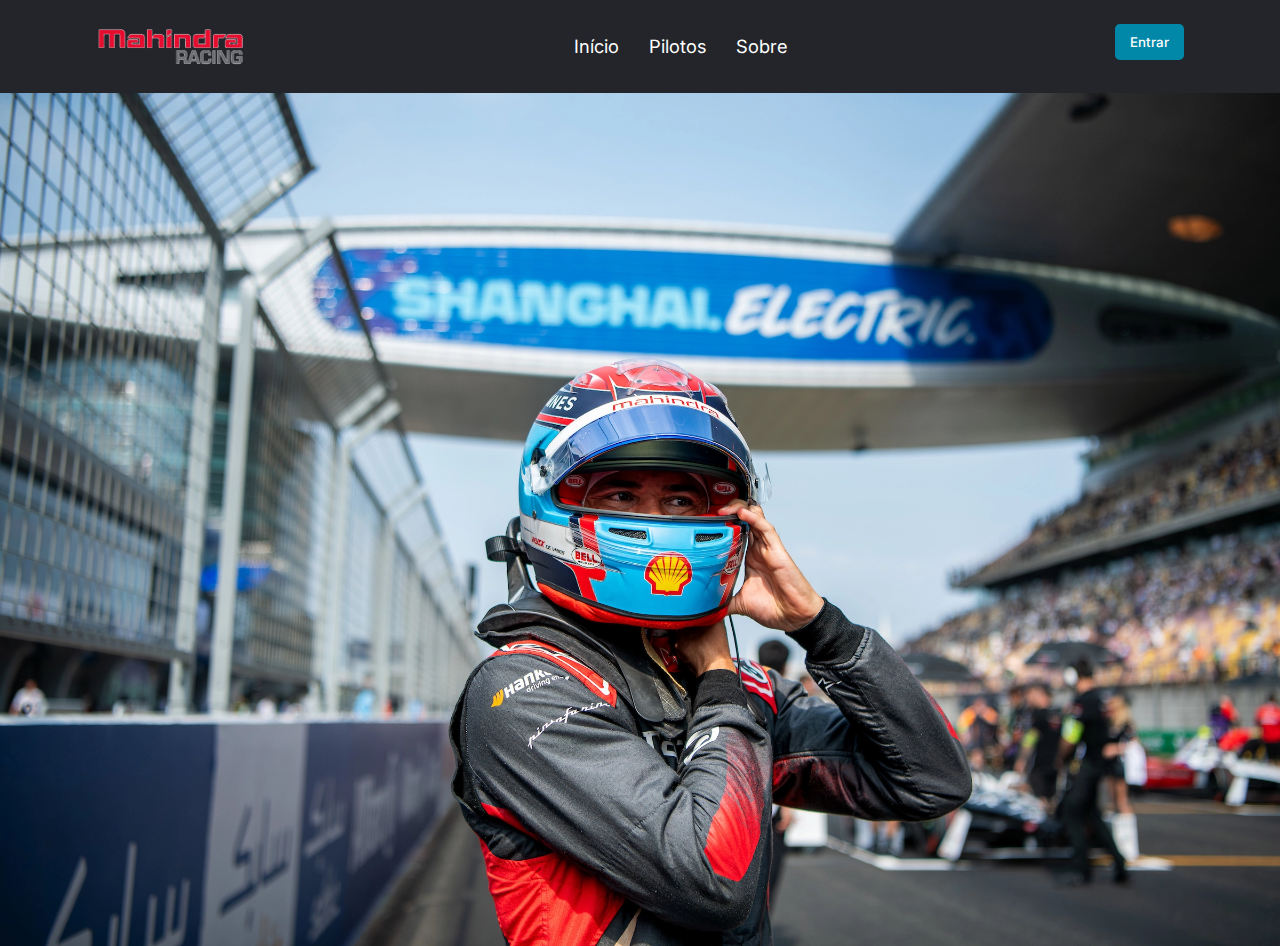
==== index.html @ 716f008e "criando um slideshow responsivo" ====
<!DOCTYPE html>
<html lang="en">
<head>
    <meta charset="UTF-8">
    <meta name="viewport" content="width=device-width, initial-scale=1.0">
    <!-- CSS EXTERNO-->
    <link rel="stylesheet" href="assets/css/style.css">
    <title>Mahindra - Challenge</title>
</head>

<body>
    <header>
        <nav class="nav-bar">
            <div class="logo">
                <img src="./assets/img/mahindra-logo.png" alt="logo-mahindra" width="150px">
            </div>

            <div class="nav-list">
                <ul>
                    <li class="nav-item"><a href="#" class="nav-link">Início</a></li>
                    <li class="nav-item"><a href="#" class="nav-link">Pilotos</a></li>
                    <li class="nav-item"><a href="#" class="nav-link">Sobre</a></li>
                </ul>
            </div>

            <div class="login-button">
                <button><a href="#">Entrar</a></button>
            </div>

            <div class="mobile-menu-icon">
                <button onclick="menuShow()"><img class="icon" src="assets/img/icons8-cardápio-50.png"></button>
            </div>
        </nav>

        <div class="mobile-menu">
            <ul>
                <li class="nav-item"><a href="#" class="nav-link">Início</a></li>
                <li class="nav-item"><a href="#" class="nav-link">Pilotos</a></li>
                <li class="nav-item"><a href="#" class="nav-link">Sobre</a></li>
            </ul>

            <div class="login-button">
                <button><a href="#">Entrar</a></button>
            </div>
        </div>
    </header>

    <tbody>

        <section id="capa-site">
            <img id="banners">
        </section>
    
    </tbody>
    
    


    <script src="assets/js/script.js"></script>
</body>
</html>
---- assets/css/style.css ----
@import url('https://fonts.googleapis.com/css2?family=Inter:wght@100..900&display=swap');

* {
    padding: 0;
    margin: 0;
    font-family: 'Inter', sans-serif;
}

header {
    background-color: #24252a;
    box-shadow: 0px 3px 10px #464646;
}

.nav-bar {
    display: flex;
    justify-content: space-between;
    padding: 1.5rem 6rem;
}

.logo {
    display: flex;
    align-items: center; 
}


.nav-list {
    display: flex;
    align-items: center;
}

.nav-list ul {
    display: flex;
    justify-content: center;
    list-style: none;
}

.nav-item {
    margin: 0 15px;
}

.nav-link {
    text-decoration: none;
    font-size: 1.15rem;
    color: #fff;
    font-weight: 400;
}

.login-button button {
    border: none;
    background-color: #0187a7;
    padding: 10px 15px;
    border-radius: 5px;
}

.login-button button a {
    text-decoration: none;
    color: #fff;
    font-weight: 500;
}

.mobile-menu-icon {
    display: none;
}

.mobile-menu {
    display: none;
}

@media screen and (max-width: 730px) {
    .nav-bar {
        padding: 1.5rem 4rem;
    }
    .nav-item {
        display: none;
    }
    .login-button {
        display: none;
    }
    .mobile-menu-icon {
        display: block;
    }
    .mobile-menu-icon button {
        background-color: transparent;
        border: none;
        cursor: pointer;
    }
    .mobile-menu ul {
        display: flex;
        flex-direction: column;
        text-align: center;
        padding-bottom: 1rem; 
    }
    .mobile-menu .nav-item {
        display: block;
        padding-top: 1.2rem;
    }
    .mobile-menu .login-button {
        display: block;
        padding: 1rem 2rem;
    }
    .mobile-menu .login-button button {
        width: 100%;
    }
    .open {
        display: block;
    }
}

#capa-site{
    display: flex;
}

#banners{
    width: 100%;
}
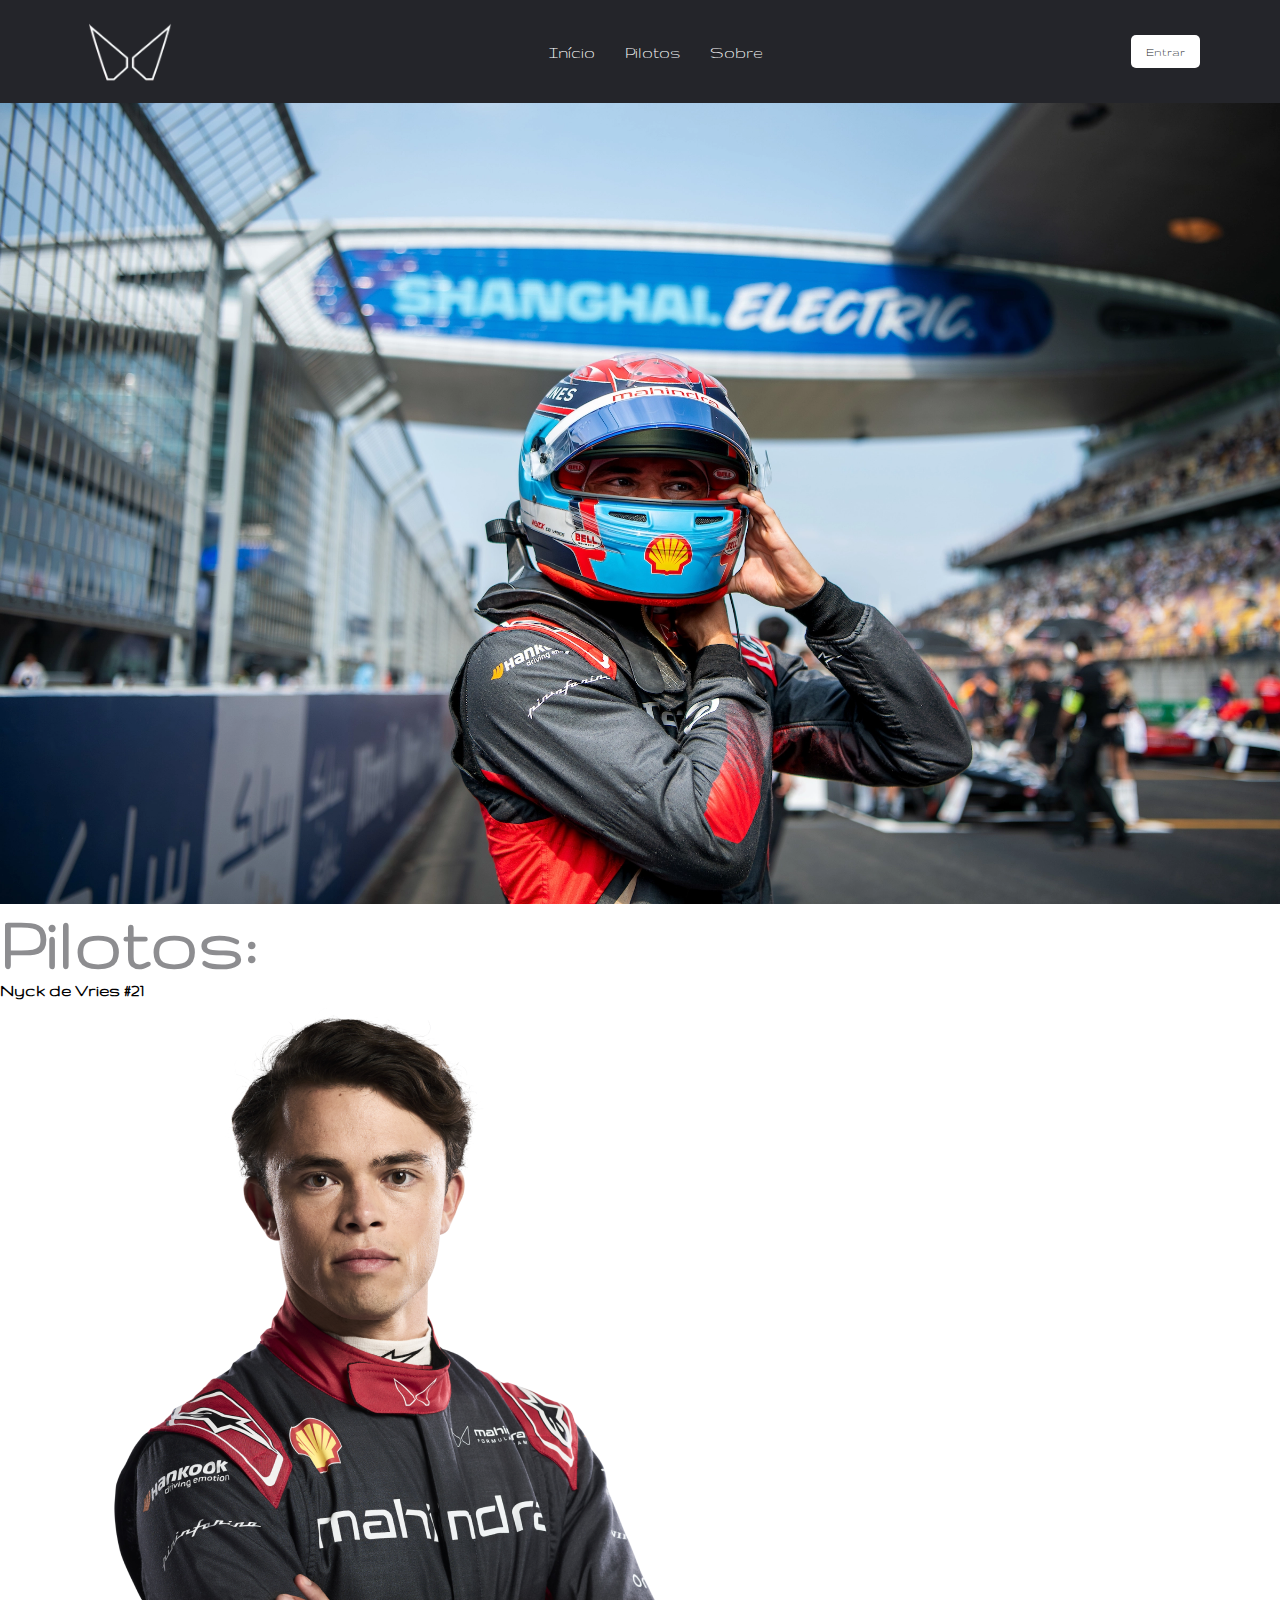
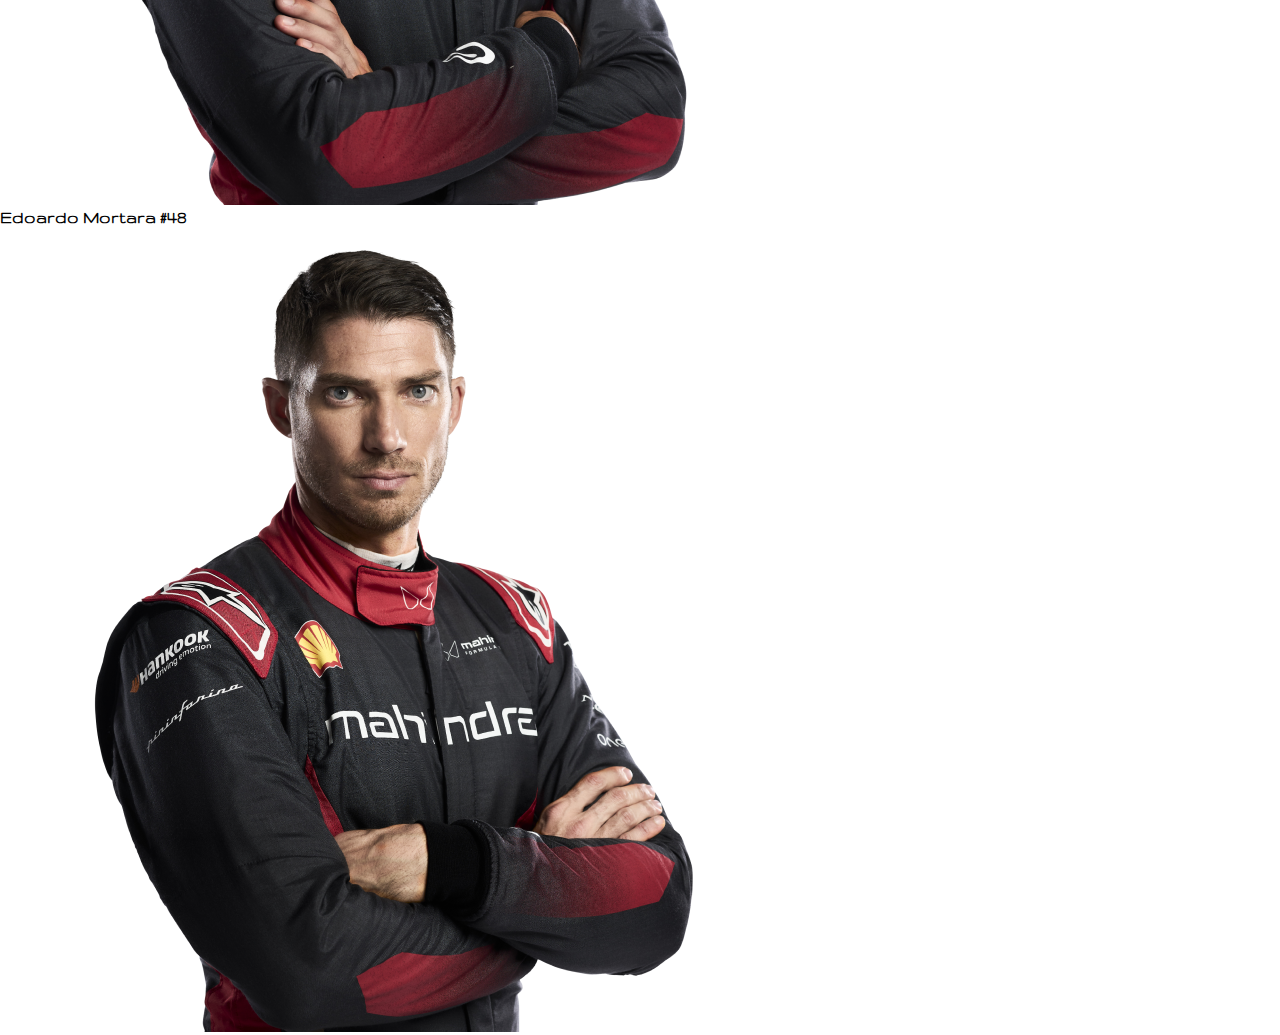
==== commit 4f2efd27: "Logo trocada, header ajustado, botão de entrar personalizado, banners arrumados, inicio personalizaç" ====
--- a/index.html
+++ b/index.html
@@ -5,14 +5,14 @@
     <meta name="viewport" content="width=device-width, initial-scale=1.0">
     <!-- CSS EXTERNO-->
     <link rel="stylesheet" href="assets/css/style.css">
-    <title>Mahindra - Challenge</title>
+    <title>Mahindra Challenge</title>
 </head>
 
 <body>
     <header>
         <nav class="nav-bar">
             <div class="logo">
-                <img src="./assets/img/mahindra-logo.png" alt="logo-mahindra" width="150px">
+                <img src="./assets/img/logominimalista-semfundo.png" alt="logo-mahindra" width="100px">
             </div>
 
             <div class="nav-list">
@@ -34,8 +34,8 @@
 
         <div class="mobile-menu">
             <ul>
-                <li class="nav-item"><a href="#" class="nav-link">Início</a></li>
-                <li class="nav-item"><a href="#" class="nav-link">Pilotos</a></li>
+                <li class="nav-item"><a href="index.html" class="nav-link">Início</a></li>
+                <li class="nav-item"><a href=".pilotos" class="nav-link">Pilotos</a></li>
                 <li class="nav-item"><a href="#" class="nav-link">Sobre</a></li>
             </ul>
 
@@ -53,7 +53,14 @@
     
     </tbody>
     
-    
+    <div class="pilotos">
+        <h2>Pilotos:</h2>
+        <h3>Nyck de Vries #21</h3>
+        <img src="/assets/img/Nick-Mahindra.png" alt="Nyck de Vries">
+
+        <h3 class="edmo">Edoardo Mortara #48</h3>
+        <img class="edmo" src="/assets/img/Edoardo-Mahindra.png" alt="Edoardo Mortara">
+    </div>
 
 
     <script src="assets/js/script.js"></script>
--- a/assets/css/style.css
+++ b/assets/css/style.css
@@ -1,20 +1,28 @@
-@import url('https://fonts.googleapis.com/css2?family=Inter:wght@100..900&display=swap');
+@import url('https://fonts.googleapis.com/css2?family=Gruppo&display=swap');
 
 * {
     padding: 0;
     margin: 0;
-    font-family: 'Inter', sans-serif;
+    font-family: "Gruppo", sans-serif;
+    font-weight: bold;
+}
+
+:root{
+    --red: #B81D1A;
+    --darkgray: #111111;
+    --lightgray: #24252a;
+    --white: #FFFFFF;
 }
 
 header {
-    background-color: #24252a;
+    background-color: var(--lightgray);
     box-shadow: 0px 3px 10px #464646;
 }
 
 .nav-bar {
     display: flex;
     justify-content: space-between;
-    padding: 1.5rem 6rem;
+    padding: 0.1rem 5rem;
 }
 
 .logo {
@@ -45,17 +53,31 @@
     font-weight: 400;
 }
 
+.login-button{
+    display: flex;
+    justify-content: center;
+    align-items: center;
+}
+
+.login-button button:hover{
+    background: var(--red);
+}
+
 .login-button button {
     border: none;
-    background-color: #0187a7;
+    background: var(--white);
     padding: 10px 15px;
     border-radius: 5px;
 }
 
 .login-button button a {
     text-decoration: none;
-    color: #fff;
+    color: var(--lightgray);
     font-weight: 500;
+}
+
+.login-button button a:hover{
+    color: var(--white);
 }
 
 .mobile-menu-icon {
@@ -64,6 +86,16 @@
 
 .mobile-menu {
     display: none;
+}
+
+#banners{
+    width: 100%;
+    height: 89vh;
+}
+
+.pilotos h2{
+    color: #24252a85;
+    font-size: 5rem;
 }
 
 @media screen and (max-width: 730px) {
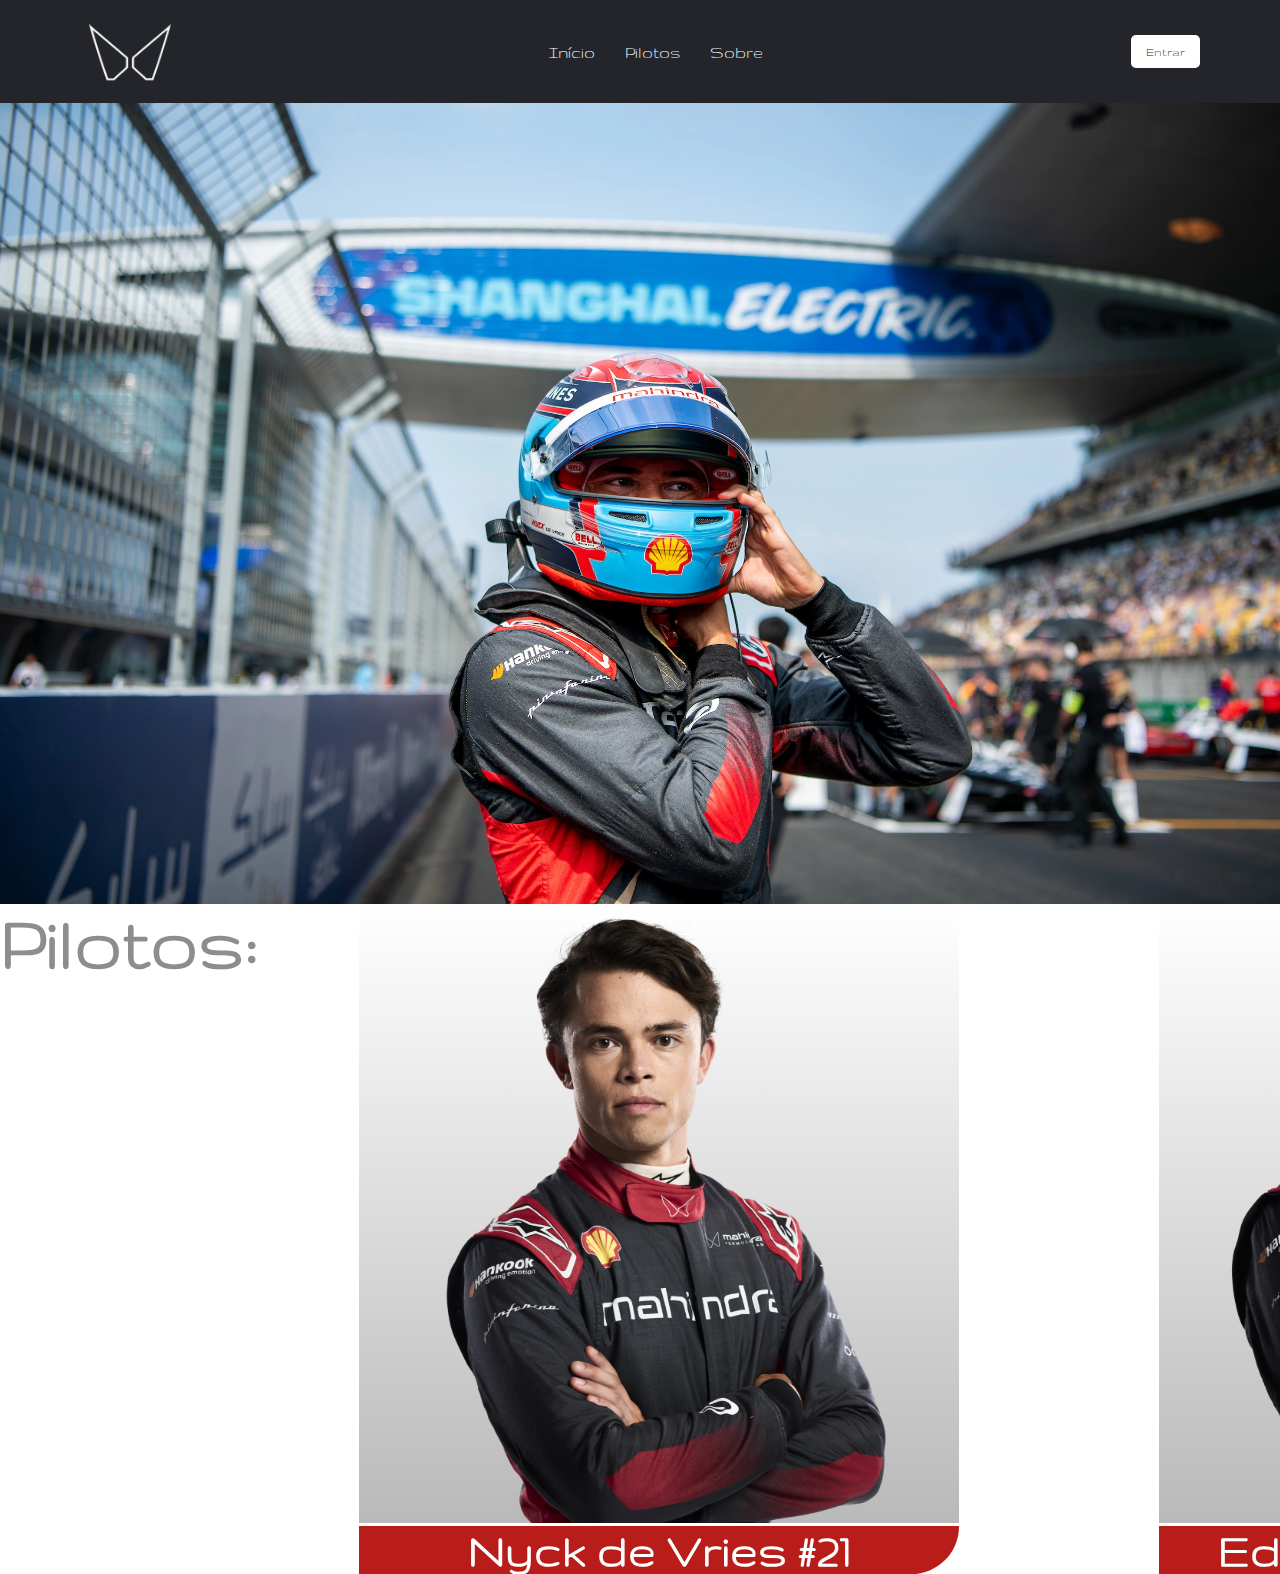
==== commit 40dd675d: "Feito a categoria Pilotos" ====
--- a/index.html
+++ b/index.html
@@ -35,7 +35,7 @@
         <div class="mobile-menu">
             <ul>
                 <li class="nav-item"><a href="index.html" class="nav-link">Início</a></li>
-                <li class="nav-item"><a href=".pilotos" class="nav-link">Pilotos</a></li>
+                <li class="nav-item"><a href="#pilotos" class="nav-link">Pilotos</a></li>
                 <li class="nav-item"><a href="#" class="nav-link">Sobre</a></li>
             </ul>
 
@@ -53,13 +53,19 @@
     
     </tbody>
     
-    <div class="pilotos">
+    <div id="pilotos">
         <h2>Pilotos:</h2>
-        <h3>Nyck de Vries #21</h3>
-        <img src="/assets/img/Nick-Mahindra.png" alt="Nyck de Vries">
+            <div class="nidvr">
+                <img src="/assets/img/Nick-Mahindra.png" alt="Nyck de Vries">
+                <h3>Nyck de Vries #21</h3>
+            </div>
 
-        <h3 class="edmo">Edoardo Mortara #48</h3>
-        <img class="edmo" src="/assets/img/Edoardo-Mahindra.png" alt="Edoardo Mortara">
+            <br>
+
+            <div class="edmo">
+                <img src="/assets/img/Edoardo-Mahindra.png" alt="Edoardo Mortara">
+                <h3>Edoardo Mortara #48</h3>
+            </div>
     </div>
 
 
--- a/assets/css/style.css
+++ b/assets/css/style.css
@@ -93,9 +93,42 @@
     height: 89vh;
 }
 
-.pilotos h2{
+#pilotos{
+    display: flex;
+    gap: 100px;
+}
+
+#pilotos h2{
     color: #24252a85;
     font-size: 5rem;
+}
+
+.nidvr img{
+    width: 600px;
+    background: #c7c7c79f;
+    background: linear-gradient(transparent, #b9b9b9);
+}
+
+.nidvr h3{
+    font-size: 50px;
+    background: var(--red);
+    border-radius: 0px 1px 100px 0px;
+    color: var(--white);
+    text-align: center;
+}
+
+.edmo img{
+    width: 600px;
+    background: #c7c7c79f;
+    background: linear-gradient(transparent, #b9b9b9);
+}
+
+.edmo h3{
+    font-size: 50px;
+    background: var(--red);
+    border-radius: 0px 1px 100px 0px;
+    color: var(--white);
+    text-align: center;
 }
 
 @media screen and (max-width: 730px) {
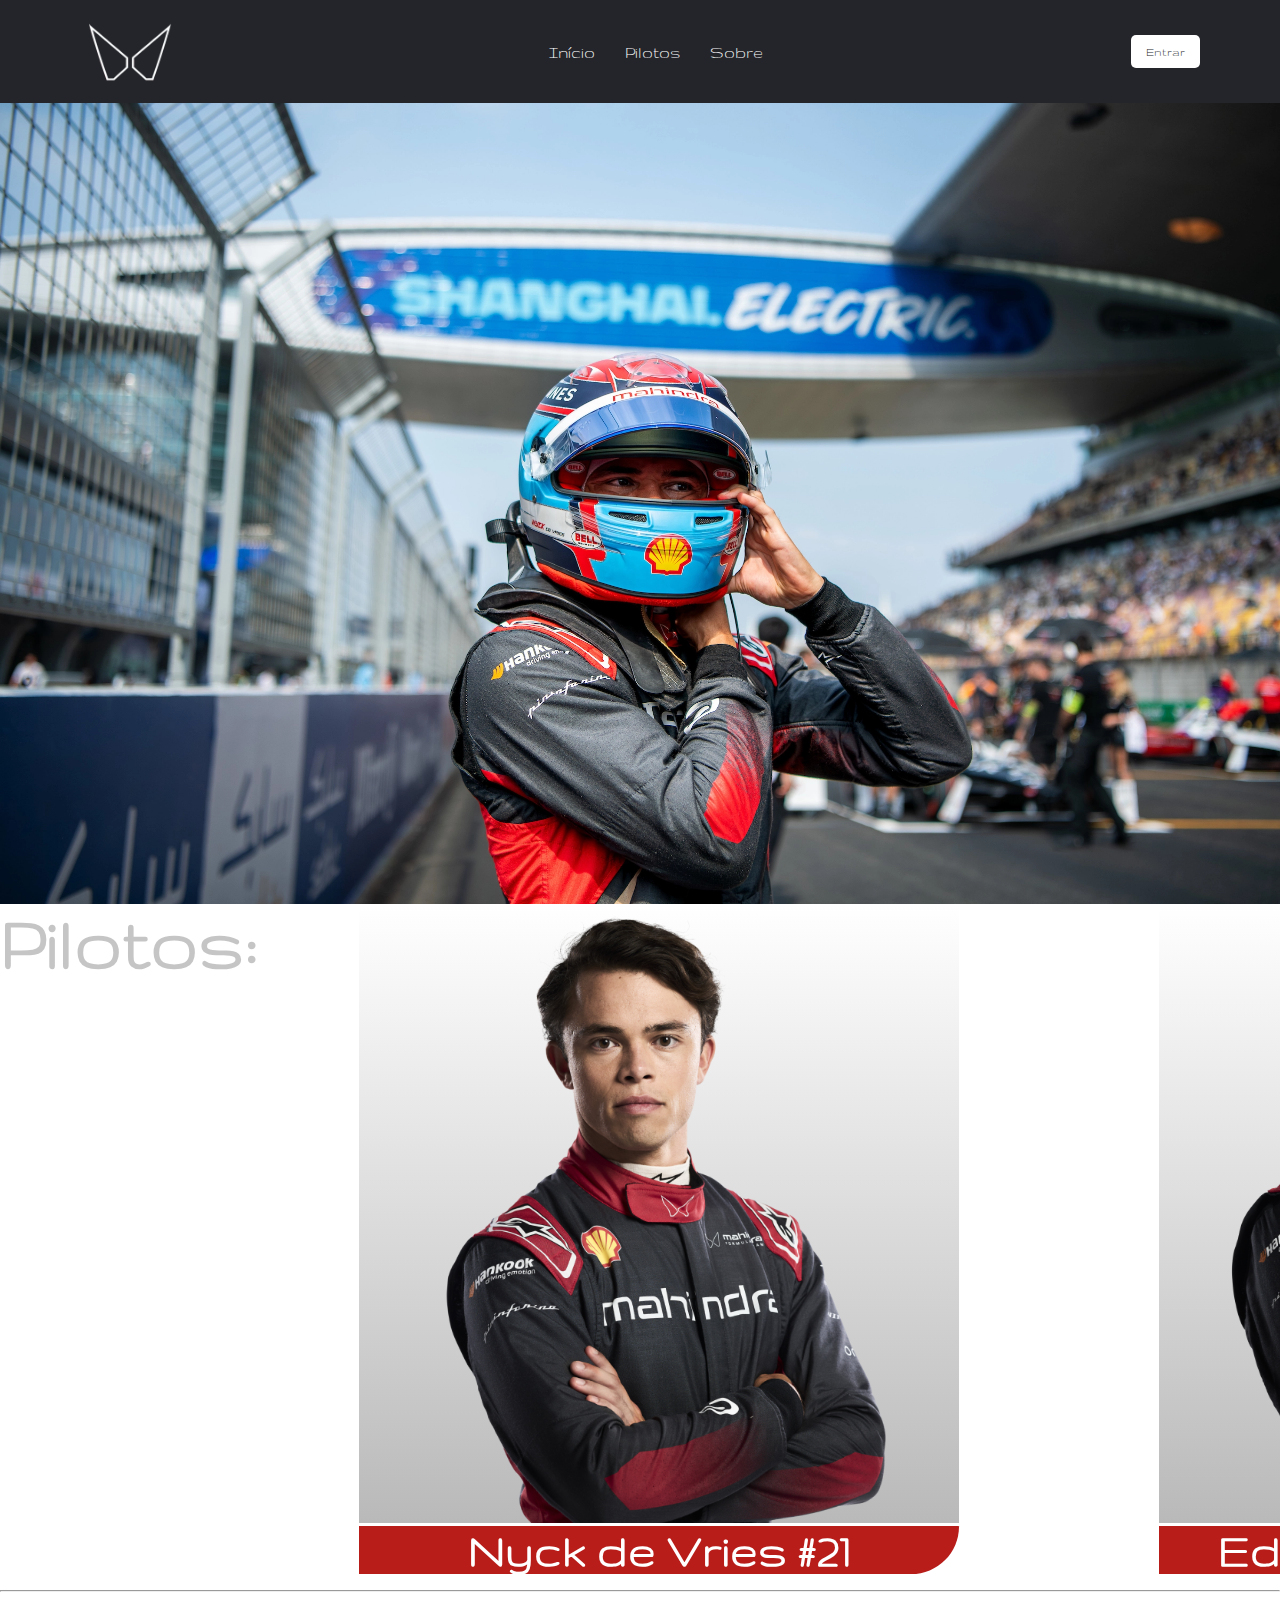
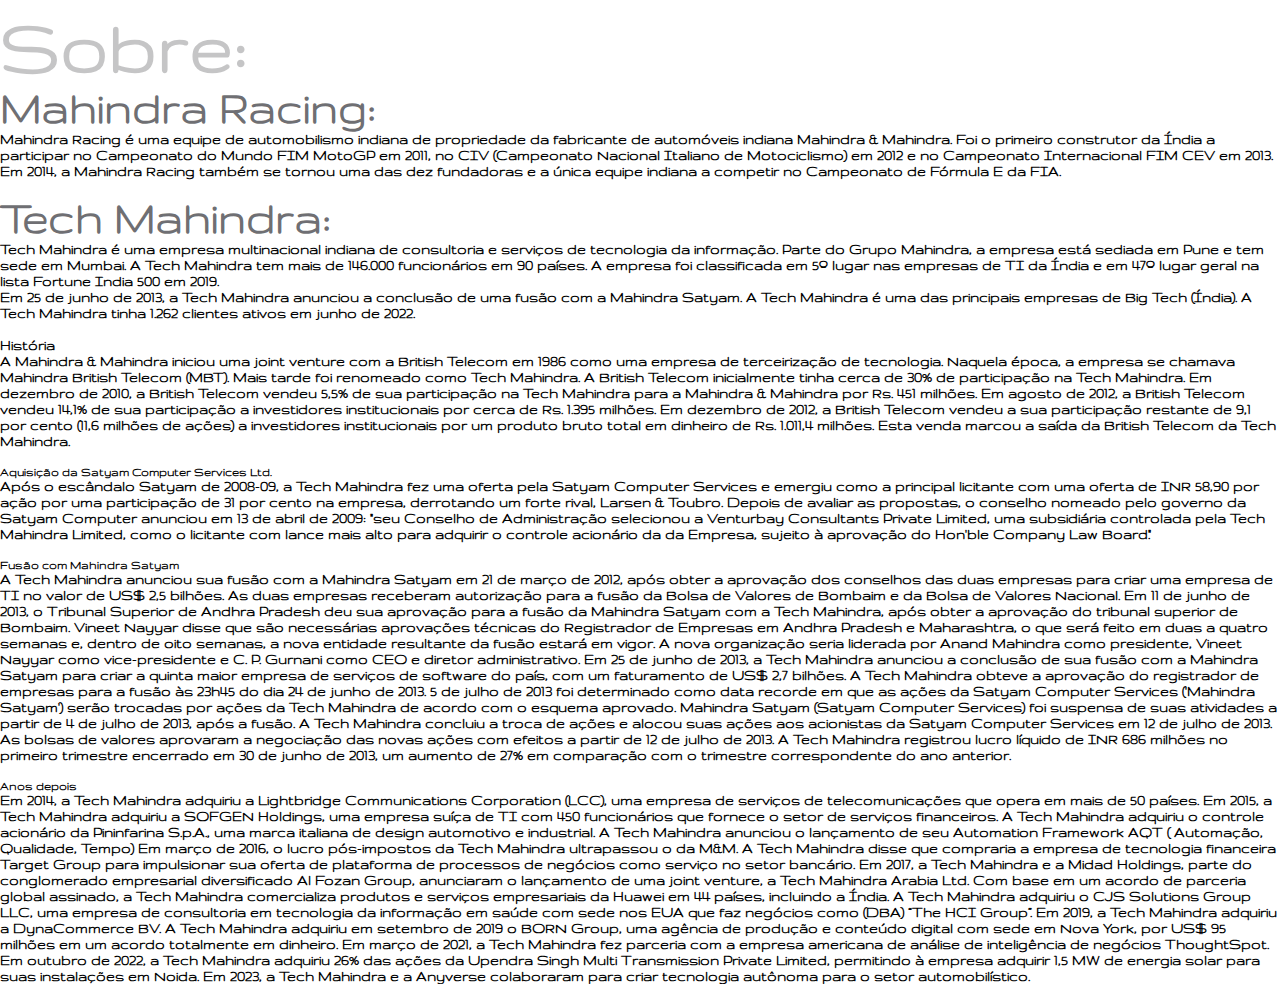
==== commit 4df6ea22: "Começando o Sobre" ====
--- a/index.html
+++ b/index.html
@@ -17,9 +17,9 @@
 
             <div class="nav-list">
                 <ul>
-                    <li class="nav-item"><a href="#" class="nav-link">Início</a></li>
-                    <li class="nav-item"><a href="#" class="nav-link">Pilotos</a></li>
-                    <li class="nav-item"><a href="#" class="nav-link">Sobre</a></li>
+                    <li class="nav-item"><a href="index.html" class="nav-link">Início</a></li>
+                    <li class="nav-item"><a href="#pilotos" class="nav-link">Pilotos</a></li>
+                    <li class="nav-item"><a href="#sobre" class="nav-link">Sobre</a></li>
                 </ul>
             </div>
 
@@ -36,7 +36,7 @@
             <ul>
                 <li class="nav-item"><a href="index.html" class="nav-link">Início</a></li>
                 <li class="nav-item"><a href="#pilotos" class="nav-link">Pilotos</a></li>
-                <li class="nav-item"><a href="#" class="nav-link">Sobre</a></li>
+                <li class="nav-item"><a href="#sobre" class="nav-link">Sobre</a></li>
             </ul>
 
             <div class="login-button">
@@ -68,6 +68,41 @@
             </div>
     </div>
 
+    <br>
+    <hr>
+    <br>
+
+    <div id="sobre">
+        <h2>Sobre:</h2>
+        <h3>Mahindra Racing:</h3>
+        <p>Mahindra Racing é uma equipe de automobilismo indiana de propriedade da fabricante de automóveis indiana Mahindra & Mahindra. Foi o primeiro construtor da Índia a participar no Campeonato do Mundo FIM MotoGP em 2011, no CIV (Campeonato Nacional Italiano de Motociclismo) em 2012 e no Campeonato Internacional FIM CEV em 2013. Em 2014, a Mahindra Racing também se tornou uma das dez fundadoras e a única equipe indiana a competir no Campeonato de Fórmula E da FIA.</p>
+
+        <br>
+
+        <h3>Tech Mahindra:</h3>
+        <p>Tech Mahindra é uma empresa multinacional indiana de consultoria e serviços de tecnologia da informação. Parte do Grupo Mahindra, a empresa está sediada em Pune e tem sede em Mumbai. A Tech Mahindra tem mais de 146.000 funcionários em 90 países. A empresa foi classificada em 5º lugar nas empresas de TI da Índia e em 47º lugar geral na lista Fortune India 500 em 2019.</p>
+        <p>Em 25 de junho de 2013, a Tech Mahindra anunciou a conclusão de uma fusão com a Mahindra Satyam. A Tech Mahindra é uma das principais empresas de Big Tech (Índia). A Tech Mahindra tinha 1.262 clientes ativos em junho de 2022.</p>
+
+        <br>
+
+        <h4>História</h4>
+        <p>A Mahindra & Mahindra iniciou uma joint venture com a British Telecom em 1986 como uma empresa de terceirização de tecnologia. Naquela época, a empresa se chamava Mahindra British Telecom (MBT). Mais tarde foi renomeado como Tech Mahindra. A British Telecom inicialmente tinha cerca de 30% de participação na Tech Mahindra. Em dezembro de 2010, a British Telecom vendeu 5,5% de sua participação na Tech Mahindra para a Mahindra & Mahindra por Rs. 451 milhões. Em agosto de 2012, a British Telecom vendeu 14,1% de sua participação a investidores institucionais por cerca de Rs. 1.395 milhões. Em dezembro de 2012, a British Telecom vendeu a sua participação restante de 9,1 por cento (11,6 milhões de ações) a investidores institucionais por um produto bruto total em dinheiro de Rs. 1.011,4 milhões. Esta venda marcou a saída da British Telecom da Tech Mahindra.</p>
+
+        <br>
+
+        <h5>Aquisição da Satyam Computer Services Ltd.</h5>
+        <p>Após o escândalo Satyam de 2008-09, a Tech Mahindra fez uma oferta pela Satyam Computer Services e emergiu como a principal licitante com uma oferta de INR 58,90 por ação por uma participação de 31 por cento na empresa, derrotando um forte rival, Larsen & Toubro. Depois de avaliar as propostas, o conselho nomeado pelo governo da Satyam Computer anunciou em 13 de abril de 2009: "seu Conselho de Administração selecionou a Venturbay Consultants Private Limited, uma subsidiária controlada pela Tech Mahindra Limited, como o licitante com lance mais alto para adquirir o controle acionário da da Empresa, sujeito à aprovação do Hon'ble Company Law Board."</p>
+
+        <br>
+
+        <h5>Fusão com Mahindra Satyam</h5>
+        <p>A Tech Mahindra anunciou sua fusão com a Mahindra Satyam em 21 de março de 2012, após obter a aprovação dos conselhos das duas empresas para criar uma empresa de TI no valor de US$ 2,5 bilhões. As duas empresas receberam autorização para a fusão da Bolsa de Valores de Bombaim e da Bolsa de Valores Nacional. Em 11 de junho de 2013, o Tribunal Superior de Andhra Pradesh deu sua aprovação para a fusão da Mahindra Satyam com a Tech Mahindra, após obter a aprovação do tribunal superior de Bombaim. Vineet Nayyar disse que são necessárias aprovações técnicas do Registrador de Empresas em Andhra Pradesh e Maharashtra, o que será feito em duas a quatro semanas e, dentro de oito semanas, a nova entidade resultante da fusão estará em vigor. A nova organização seria liderada por Anand Mahindra como presidente, Vineet Nayyar como vice-presidente e C. P. Gurnani como CEO e diretor administrativo. Em 25 de junho de 2013, a Tech Mahindra anunciou a conclusão de sua fusão com a Mahindra Satyam para criar a quinta maior empresa de serviços de software do país, com um faturamento de US$ 2,7 bilhões. A Tech Mahindra obteve a aprovação do registrador de empresas para a fusão às 23h45 do dia 24 de junho de 2013. 5 de julho de 2013 foi determinado como data recorde em que as ações da Satyam Computer Services ('Mahindra Satyam') serão trocadas por ações da Tech Mahindra de acordo com o esquema aprovado. Mahindra Satyam (Satyam Computer Services) foi suspensa de suas atividades a partir de 4 de julho de 2013, após a fusão. A Tech Mahindra concluiu a troca de ações e alocou suas ações aos acionistas da Satyam Computer Services em 12 de julho de 2013. As bolsas de valores aprovaram a negociação das novas ações com efeitos a partir de 12 de julho de 2013. A Tech Mahindra registrou lucro líquido de INR 686 milhões no primeiro trimestre encerrado em 30 de junho de 2013, um aumento de 27% em comparação com o trimestre correspondente do ano anterior.</p>
+
+        <br>
+
+        <h5>Anos depois</h5>
+        <p>Em 2014, a Tech Mahindra adquiriu a Lightbridge Communications Corporation (LCC), uma empresa de serviços de telecomunicações que opera em mais de 50 países. Em 2015, a Tech Mahindra adquiriu a SOFGEN Holdings, uma empresa suíça de TI com 450 funcionários que fornece o setor de serviços financeiros. A Tech Mahindra adquiriu o controle acionário da Pininfarina S.p.A., uma marca italiana de design automotivo e industrial. A Tech Mahindra anunciou o lançamento de seu Automation Framework AQT ( Automação, Qualidade, Tempo) Em março de 2016, o lucro pós-impostos da Tech Mahindra ultrapassou o da M&M. A Tech Mahindra disse que compraria a empresa de tecnologia financeira Target Group para impulsionar sua oferta de plataforma de processos de negócios como serviço no setor bancário. Em 2017, a Tech Mahindra e a Midad Holdings, parte do conglomerado empresarial diversificado Al Fozan Group, anunciaram o lançamento de uma joint venture, a Tech Mahindra Arabia Ltd. Com base em um acordo de parceria global assinado, a Tech Mahindra comercializa produtos e serviços empresariais da Huawei em 44 países, incluindo a Índia. A Tech Mahindra adquiriu o CJS Solutions Group LLC, uma empresa de consultoria em tecnologia da informação em saúde com sede nos EUA que faz negócios como (DBA) “The HCI Group”. Em 2019, a Tech Mahindra adquiriu a DynaCommerce BV. A Tech Mahindra adquiriu em setembro de 2019 o BORN Group, uma agência de produção e conteúdo digital com sede em Nova York, por US$ 95 milhões em um acordo totalmente em dinheiro. Em março de 2021, a Tech Mahindra fez parceria com a empresa americana de análise de inteligência de negócios ThoughtSpot. Em outubro de 2022, a Tech Mahindra adquiriu 26% das ações da Upendra Singh Multi Transmission Private Limited, permitindo à empresa adquirir 1,5 MW de energia solar para suas instalações em Noida. Em 2023, a Tech Mahindra e a Anyverse colaboraram para criar tecnologia autônoma para o setor automobilístico.</p>
+    </div>
 
     <script src="assets/js/script.js"></script>
 </body>
--- a/assets/css/style.css
+++ b/assets/css/style.css
@@ -12,6 +12,17 @@
     --darkgray: #111111;
     --lightgray: #24252a;
     --white: #FFFFFF;
+}
+
+::-webkit-scrollbar{
+    width: 11px;
+    background: var(--lightgray);
+}
+
+::-webkit-scrollbar-thumb{
+    width: 100%;
+    background: var(--red);
+    border-radius: 5px;
 }
 
 header {
@@ -98,9 +109,14 @@
     gap: 100px;
 }
 
-#pilotos h2{
-    color: #24252a85;
+h2{
+    color: #24252a44;
     font-size: 5rem;
+}
+
+h3{
+    color: #24252aa9;
+    font-size: 3rem;
 }
 
 .nidvr img{
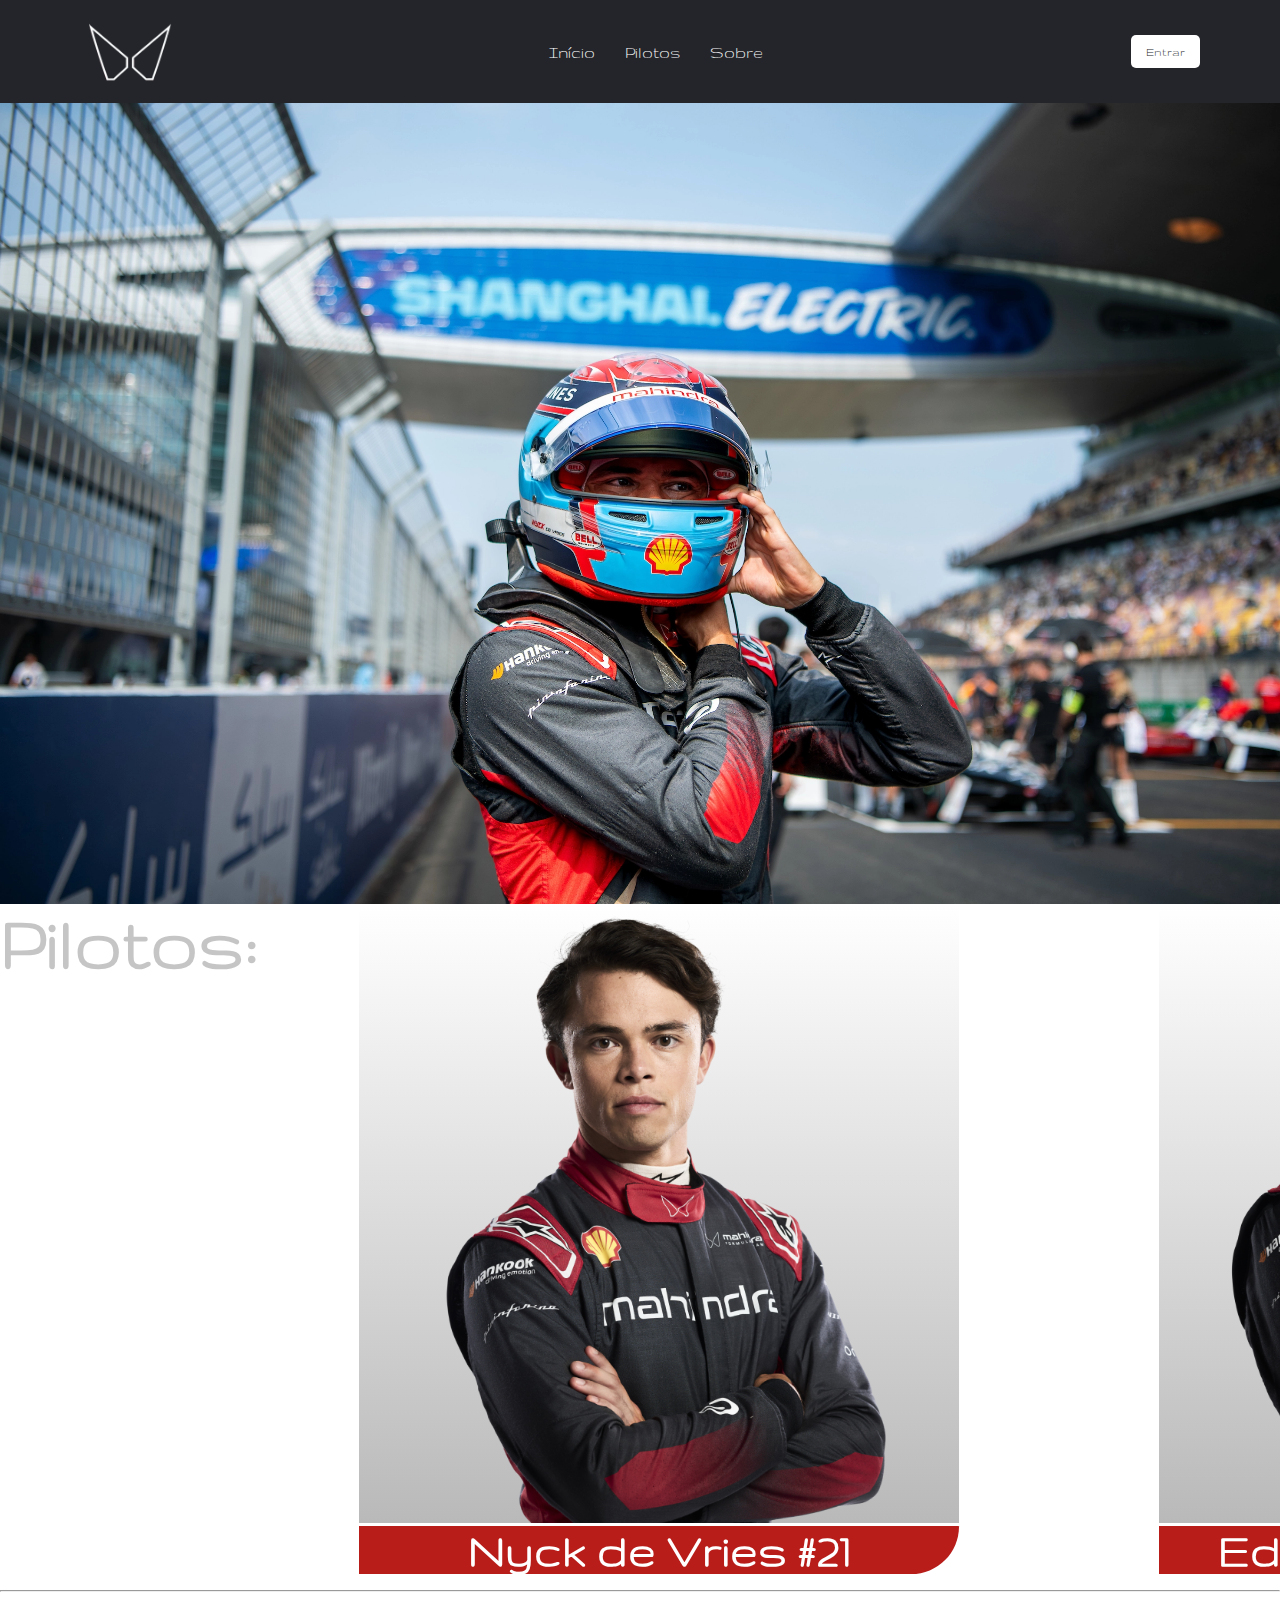
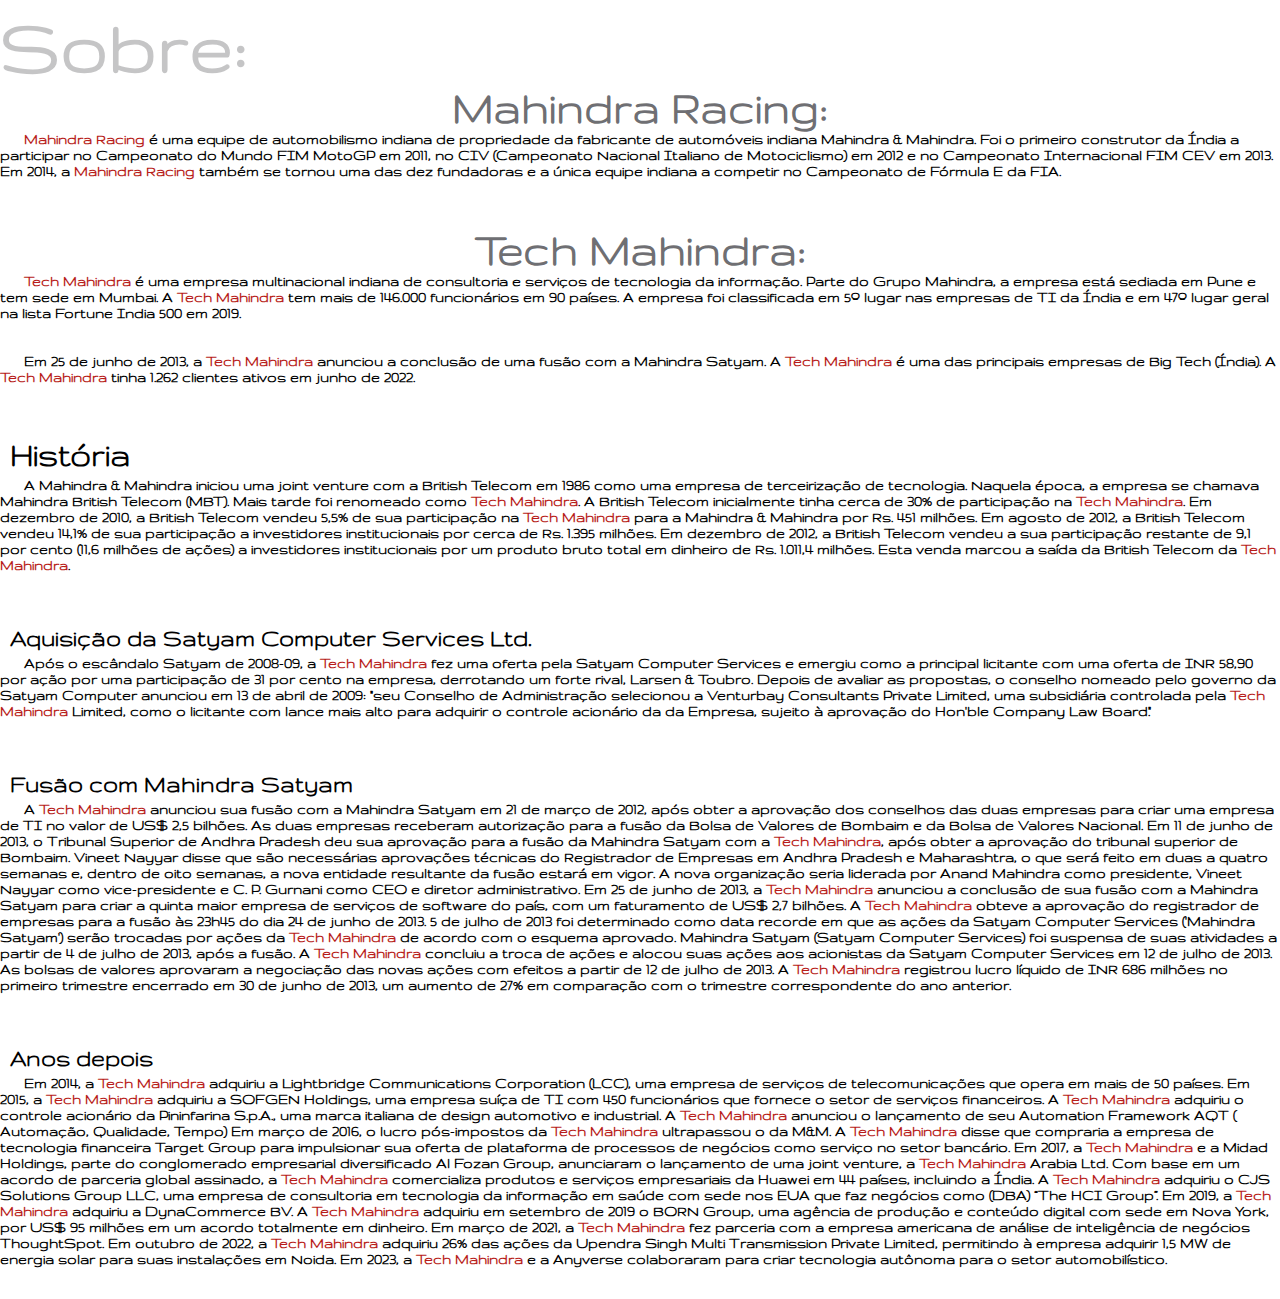
==== commit 1d1bded4: "Sobre concluido" ====
--- a/index.html
+++ b/index.html
@@ -75,33 +75,33 @@
     <div id="sobre">
         <h2>Sobre:</h2>
         <h3>Mahindra Racing:</h3>
-        <p>Mahindra Racing é uma equipe de automobilismo indiana de propriedade da fabricante de automóveis indiana Mahindra & Mahindra. Foi o primeiro construtor da Índia a participar no Campeonato do Mundo FIM MotoGP em 2011, no CIV (Campeonato Nacional Italiano de Motociclismo) em 2012 e no Campeonato Internacional FIM CEV em 2013. Em 2014, a Mahindra Racing também se tornou uma das dez fundadoras e a única equipe indiana a competir no Campeonato de Fórmula E da FIA.</p>
+        <p><span>Mahindra Racing</span> é uma equipe de automobilismo indiana de propriedade da fabricante de automóveis indiana Mahindra & Mahindra. Foi o primeiro construtor da Índia a participar no Campeonato do Mundo FIM MotoGP em 2011, no CIV (Campeonato Nacional Italiano de Motociclismo) em 2012 e no Campeonato Internacional FIM CEV em 2013. Em 2014, a <span>Mahindra Racing</span> também se tornou uma das dez fundadoras e a única equipe indiana a competir no Campeonato de Fórmula E da FIA.</p>
 
         <br>
 
         <h3>Tech Mahindra:</h3>
-        <p>Tech Mahindra é uma empresa multinacional indiana de consultoria e serviços de tecnologia da informação. Parte do Grupo Mahindra, a empresa está sediada em Pune e tem sede em Mumbai. A Tech Mahindra tem mais de 146.000 funcionários em 90 países. A empresa foi classificada em 5º lugar nas empresas de TI da Índia e em 47º lugar geral na lista Fortune India 500 em 2019.</p>
-        <p>Em 25 de junho de 2013, a Tech Mahindra anunciou a conclusão de uma fusão com a Mahindra Satyam. A Tech Mahindra é uma das principais empresas de Big Tech (Índia). A Tech Mahindra tinha 1.262 clientes ativos em junho de 2022.</p>
+        <p><span>Tech Mahindra</span> é uma empresa multinacional indiana de consultoria e serviços de tecnologia da informação. Parte do Grupo Mahindra, a empresa está sediada em Pune e tem sede em Mumbai. A <span>Tech Mahindra</span> tem mais de 146.000 funcionários em 90 países. A empresa foi classificada em 5º lugar nas empresas de TI da Índia e em 47º lugar geral na lista Fortune India 500 em 2019.</p>
+        <p>Em 25 de junho de 2013, a <span>Tech Mahindra</span> anunciou a conclusão de uma fusão com a Mahindra Satyam. A <span>Tech Mahindra</span> é uma das principais empresas de Big Tech (Índia). A <span>Tech Mahindra</span> tinha 1.262 clientes ativos em junho de 2022.</p>
 
         <br>
 
         <h4>História</h4>
-        <p>A Mahindra & Mahindra iniciou uma joint venture com a British Telecom em 1986 como uma empresa de terceirização de tecnologia. Naquela época, a empresa se chamava Mahindra British Telecom (MBT). Mais tarde foi renomeado como Tech Mahindra. A British Telecom inicialmente tinha cerca de 30% de participação na Tech Mahindra. Em dezembro de 2010, a British Telecom vendeu 5,5% de sua participação na Tech Mahindra para a Mahindra & Mahindra por Rs. 451 milhões. Em agosto de 2012, a British Telecom vendeu 14,1% de sua participação a investidores institucionais por cerca de Rs. 1.395 milhões. Em dezembro de 2012, a British Telecom vendeu a sua participação restante de 9,1 por cento (11,6 milhões de ações) a investidores institucionais por um produto bruto total em dinheiro de Rs. 1.011,4 milhões. Esta venda marcou a saída da British Telecom da Tech Mahindra.</p>
+        <p>A Mahindra & Mahindra iniciou uma joint venture com a British Telecom em 1986 como uma empresa de terceirização de tecnologia. Naquela época, a empresa se chamava Mahindra British Telecom (MBT). Mais tarde foi renomeado como <span>Tech Mahindra</span>. A British Telecom inicialmente tinha cerca de 30% de participação na <span>Tech Mahindra</span>. Em dezembro de 2010, a British Telecom vendeu 5,5% de sua participação na <span>Tech Mahindra</span> para a Mahindra & Mahindra por Rs. 451 milhões. Em agosto de 2012, a British Telecom vendeu 14,1% de sua participação a investidores institucionais por cerca de Rs. 1.395 milhões. Em dezembro de 2012, a British Telecom vendeu a sua participação restante de 9,1 por cento (11,6 milhões de ações) a investidores institucionais por um produto bruto total em dinheiro de Rs. 1.011,4 milhões. Esta venda marcou a saída da British Telecom da <span>Tech Mahindra</span>.</p>
 
         <br>
 
         <h5>Aquisição da Satyam Computer Services Ltd.</h5>
-        <p>Após o escândalo Satyam de 2008-09, a Tech Mahindra fez uma oferta pela Satyam Computer Services e emergiu como a principal licitante com uma oferta de INR 58,90 por ação por uma participação de 31 por cento na empresa, derrotando um forte rival, Larsen & Toubro. Depois de avaliar as propostas, o conselho nomeado pelo governo da Satyam Computer anunciou em 13 de abril de 2009: "seu Conselho de Administração selecionou a Venturbay Consultants Private Limited, uma subsidiária controlada pela Tech Mahindra Limited, como o licitante com lance mais alto para adquirir o controle acionário da da Empresa, sujeito à aprovação do Hon'ble Company Law Board."</p>
+        <p>Após o escândalo Satyam de 2008-09, a <span>Tech Mahindra</span> fez uma oferta pela Satyam Computer Services e emergiu como a principal licitante com uma oferta de INR 58,90 por ação por uma participação de 31 por cento na empresa, derrotando um forte rival, Larsen & Toubro. Depois de avaliar as propostas, o conselho nomeado pelo governo da Satyam Computer anunciou em 13 de abril de 2009: "seu Conselho de Administração selecionou a Venturbay Consultants Private Limited, uma subsidiária controlada pela <span>Tech Mahindra</span> Limited, como o licitante com lance mais alto para adquirir o controle acionário da da Empresa, sujeito à aprovação do Hon'ble Company Law Board."</p>
 
         <br>
 
         <h5>Fusão com Mahindra Satyam</h5>
-        <p>A Tech Mahindra anunciou sua fusão com a Mahindra Satyam em 21 de março de 2012, após obter a aprovação dos conselhos das duas empresas para criar uma empresa de TI no valor de US$ 2,5 bilhões. As duas empresas receberam autorização para a fusão da Bolsa de Valores de Bombaim e da Bolsa de Valores Nacional. Em 11 de junho de 2013, o Tribunal Superior de Andhra Pradesh deu sua aprovação para a fusão da Mahindra Satyam com a Tech Mahindra, após obter a aprovação do tribunal superior de Bombaim. Vineet Nayyar disse que são necessárias aprovações técnicas do Registrador de Empresas em Andhra Pradesh e Maharashtra, o que será feito em duas a quatro semanas e, dentro de oito semanas, a nova entidade resultante da fusão estará em vigor. A nova organização seria liderada por Anand Mahindra como presidente, Vineet Nayyar como vice-presidente e C. P. Gurnani como CEO e diretor administrativo. Em 25 de junho de 2013, a Tech Mahindra anunciou a conclusão de sua fusão com a Mahindra Satyam para criar a quinta maior empresa de serviços de software do país, com um faturamento de US$ 2,7 bilhões. A Tech Mahindra obteve a aprovação do registrador de empresas para a fusão às 23h45 do dia 24 de junho de 2013. 5 de julho de 2013 foi determinado como data recorde em que as ações da Satyam Computer Services ('Mahindra Satyam') serão trocadas por ações da Tech Mahindra de acordo com o esquema aprovado. Mahindra Satyam (Satyam Computer Services) foi suspensa de suas atividades a partir de 4 de julho de 2013, após a fusão. A Tech Mahindra concluiu a troca de ações e alocou suas ações aos acionistas da Satyam Computer Services em 12 de julho de 2013. As bolsas de valores aprovaram a negociação das novas ações com efeitos a partir de 12 de julho de 2013. A Tech Mahindra registrou lucro líquido de INR 686 milhões no primeiro trimestre encerrado em 30 de junho de 2013, um aumento de 27% em comparação com o trimestre correspondente do ano anterior.</p>
+        <p>A <span>Tech Mahindra</span> anunciou sua fusão com a Mahindra Satyam em 21 de março de 2012, após obter a aprovação dos conselhos das duas empresas para criar uma empresa de TI no valor de US$ 2,5 bilhões. As duas empresas receberam autorização para a fusão da Bolsa de Valores de Bombaim e da Bolsa de Valores Nacional. Em 11 de junho de 2013, o Tribunal Superior de Andhra Pradesh deu sua aprovação para a fusão da Mahindra Satyam com a <span>Tech Mahindra</span>, após obter a aprovação do tribunal superior de Bombaim. Vineet Nayyar disse que são necessárias aprovações técnicas do Registrador de Empresas em Andhra Pradesh e Maharashtra, o que será feito em duas a quatro semanas e, dentro de oito semanas, a nova entidade resultante da fusão estará em vigor. A nova organização seria liderada por Anand Mahindra como presidente, Vineet Nayyar como vice-presidente e C. P. Gurnani como CEO e diretor administrativo. Em 25 de junho de 2013, a <span>Tech Mahindra</span> anunciou a conclusão de sua fusão com a Mahindra Satyam para criar a quinta maior empresa de serviços de software do país, com um faturamento de US$ 2,7 bilhões. A <span>Tech Mahindra</span> obteve a aprovação do registrador de empresas para a fusão às 23h45 do dia 24 de junho de 2013. 5 de julho de 2013 foi determinado como data recorde em que as ações da Satyam Computer Services ('Mahindra Satyam') serão trocadas por ações da <span>Tech Mahindra</span> de acordo com o esquema aprovado. Mahindra Satyam (Satyam Computer Services) foi suspensa de suas atividades a partir de 4 de julho de 2013, após a fusão. A <span>Tech Mahindra</span> concluiu a troca de ações e alocou suas ações aos acionistas da Satyam Computer Services em 12 de julho de 2013. As bolsas de valores aprovaram a negociação das novas ações com efeitos a partir de 12 de julho de 2013. A <span>Tech Mahindra</span> registrou lucro líquido de INR 686 milhões no primeiro trimestre encerrado em 30 de junho de 2013, um aumento de 27% em comparação com o trimestre correspondente do ano anterior.</p>
 
         <br>
 
         <h5>Anos depois</h5>
-        <p>Em 2014, a Tech Mahindra adquiriu a Lightbridge Communications Corporation (LCC), uma empresa de serviços de telecomunicações que opera em mais de 50 países. Em 2015, a Tech Mahindra adquiriu a SOFGEN Holdings, uma empresa suíça de TI com 450 funcionários que fornece o setor de serviços financeiros. A Tech Mahindra adquiriu o controle acionário da Pininfarina S.p.A., uma marca italiana de design automotivo e industrial. A Tech Mahindra anunciou o lançamento de seu Automation Framework AQT ( Automação, Qualidade, Tempo) Em março de 2016, o lucro pós-impostos da Tech Mahindra ultrapassou o da M&M. A Tech Mahindra disse que compraria a empresa de tecnologia financeira Target Group para impulsionar sua oferta de plataforma de processos de negócios como serviço no setor bancário. Em 2017, a Tech Mahindra e a Midad Holdings, parte do conglomerado empresarial diversificado Al Fozan Group, anunciaram o lançamento de uma joint venture, a Tech Mahindra Arabia Ltd. Com base em um acordo de parceria global assinado, a Tech Mahindra comercializa produtos e serviços empresariais da Huawei em 44 países, incluindo a Índia. A Tech Mahindra adquiriu o CJS Solutions Group LLC, uma empresa de consultoria em tecnologia da informação em saúde com sede nos EUA que faz negócios como (DBA) “The HCI Group”. Em 2019, a Tech Mahindra adquiriu a DynaCommerce BV. A Tech Mahindra adquiriu em setembro de 2019 o BORN Group, uma agência de produção e conteúdo digital com sede em Nova York, por US$ 95 milhões em um acordo totalmente em dinheiro. Em março de 2021, a Tech Mahindra fez parceria com a empresa americana de análise de inteligência de negócios ThoughtSpot. Em outubro de 2022, a Tech Mahindra adquiriu 26% das ações da Upendra Singh Multi Transmission Private Limited, permitindo à empresa adquirir 1,5 MW de energia solar para suas instalações em Noida. Em 2023, a Tech Mahindra e a Anyverse colaboraram para criar tecnologia autônoma para o setor automobilístico.</p>
+        <p>Em 2014, a <span>Tech Mahindra</span> adquiriu a Lightbridge Communications Corporation (LCC), uma empresa de serviços de telecomunicações que opera em mais de 50 países. Em 2015, a <span>Tech Mahindra</span> adquiriu a SOFGEN Holdings, uma empresa suíça de TI com 450 funcionários que fornece o setor de serviços financeiros. A <span>Tech Mahindra</span> adquiriu o controle acionário da Pininfarina S.p.A., uma marca italiana de design automotivo e industrial. A <span>Tech Mahindra</span> anunciou o lançamento de seu Automation Framework AQT ( Automação, Qualidade, Tempo) Em março de 2016, o lucro pós-impostos da <span>Tech Mahindra</span> ultrapassou o da M&M. A <span>Tech Mahindra</span> disse que compraria a empresa de tecnologia financeira Target Group para impulsionar sua oferta de plataforma de processos de negócios como serviço no setor bancário. Em 2017, a <span>Tech Mahindra</span> e a Midad Holdings, parte do conglomerado empresarial diversificado Al Fozan Group, anunciaram o lançamento de uma joint venture, a <span>Tech Mahindra</span> Arabia Ltd. Com base em um acordo de parceria global assinado, a <span>Tech Mahindra</span> comercializa produtos e serviços empresariais da Huawei em 44 países, incluindo a Índia. A <span>Tech Mahindra</span> adquiriu o CJS Solutions Group LLC, uma empresa de consultoria em tecnologia da informação em saúde com sede nos EUA que faz negócios como (DBA) “The HCI Group”. Em 2019, a <span>Tech Mahindra</span> adquiriu a DynaCommerce BV. A <span>Tech Mahindra</span> adquiriu em setembro de 2019 o BORN Group, uma agência de produção e conteúdo digital com sede em Nova York, por US$ 95 milhões em um acordo totalmente em dinheiro. Em março de 2021, a <span>Tech Mahindra</span> fez parceria com a empresa americana de análise de inteligência de negócios ThoughtSpot. Em outubro de 2022, a <span>Tech Mahindra</span> adquiriu 26% das ações da Upendra Singh Multi Transmission Private Limited, permitindo à empresa adquirir 1,5 MW de energia solar para suas instalações em Noida. Em 2023, a <span>Tech Mahindra</span> e a Anyverse colaboraram para criar tecnologia autônoma para o setor automobilístico.</p>
     </div>
 
     <script src="assets/js/script.js"></script>
--- a/assets/css/style.css
+++ b/assets/css/style.css
@@ -117,6 +117,29 @@
 h3{
     color: #24252aa9;
     font-size: 3rem;
+    text-align: center;
+}
+
+h4{
+    font-weight: bold; 
+    font-size: 35px;
+    padding: 5px 10px;
+}
+
+h5{
+    font-weight: bold; 
+    font-size: 25px;
+    padding: 5px 10px;
+}
+
+p{
+    margin-bottom: 2em;
+    text-indent: 1.5em;
+    margin-top: 0;
+}
+
+span{
+    color: var(--red);
 }
 
 .nidvr img{
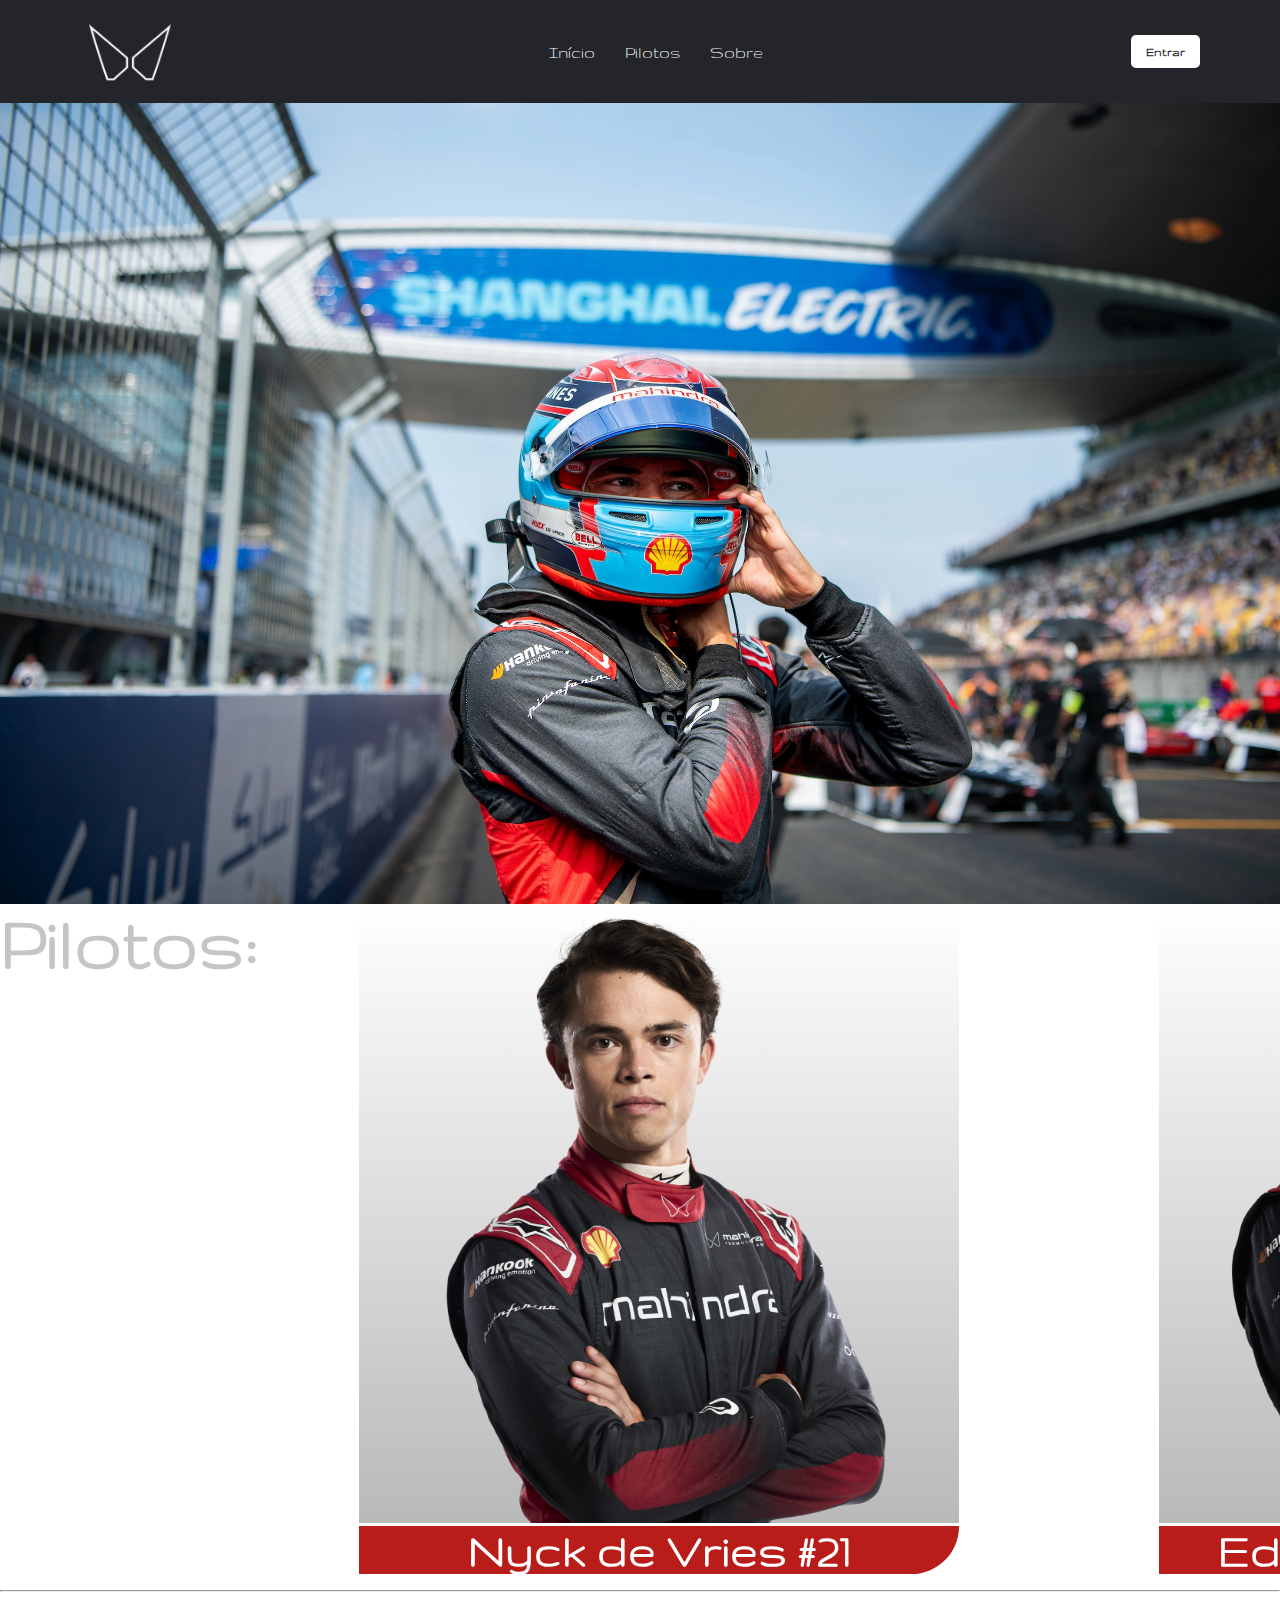
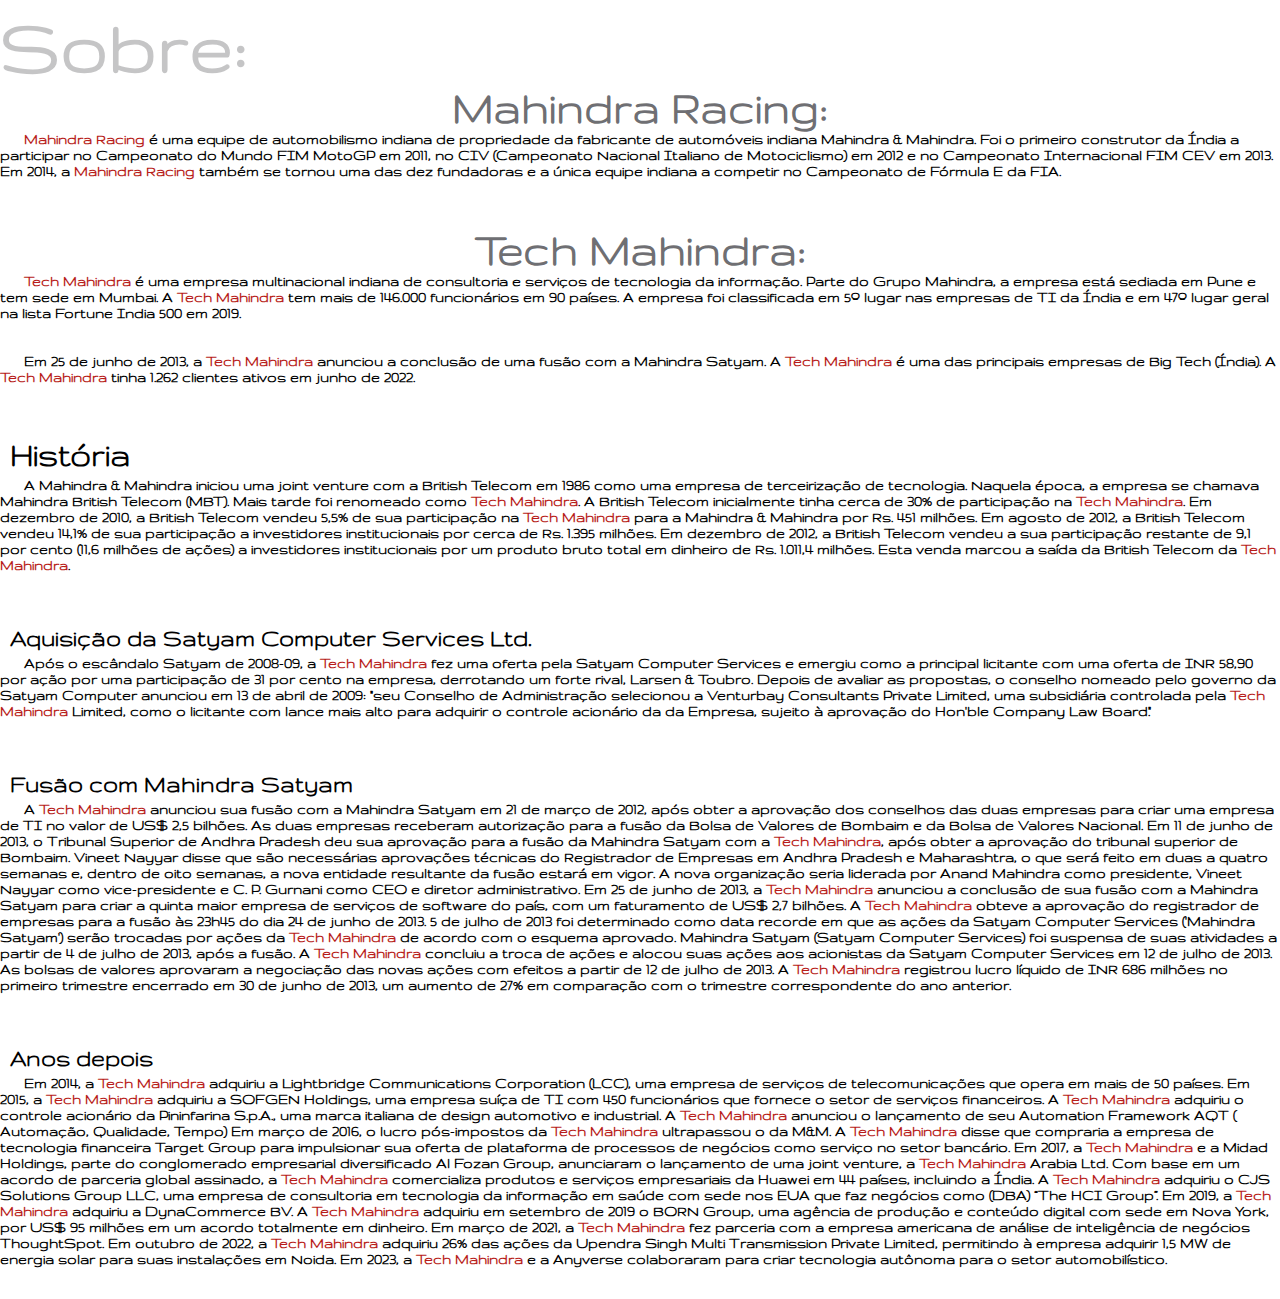
==== commit 04f08846: "Pagina de Login feita" ====
--- a/index.html
+++ b/index.html
@@ -41,6 +41,9 @@
 
             <div class="login-button">
                 <button><a href="#">Entrar</a></button>
+            </div>
+            <div class="login-button">
+                <button><a href="#">Cadastrar</a></button>
             </div>
         </div>
     </header>
--- a/assets/css/style.css
+++ b/assets/css/style.css
@@ -84,7 +84,7 @@
 .login-button button a {
     text-decoration: none;
     color: var(--lightgray);
-    font-weight: 500;
+    font-weight: 800;
 }
 
 .login-button button a:hover{
